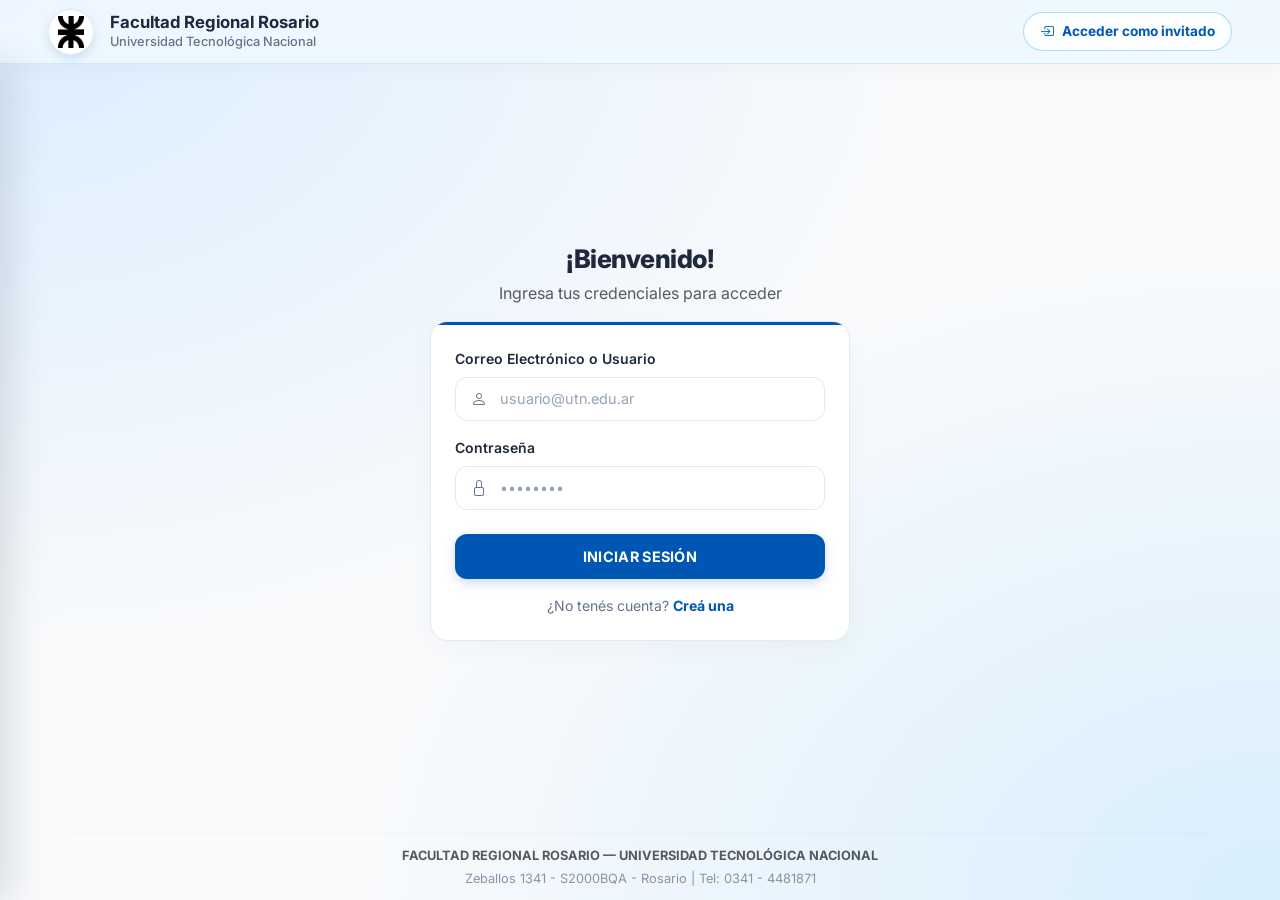
==== frontend/index.html @ 0a34aec0 "agregado de side bar + correcciones" ====
<!DOCTYPE html>
<html lang="es">

<head>
    <meta charset="UTF-8">
    <meta name="viewport" content="width=device-width, initial-scale=1.0">

    <title>Sistema de Gestión de Vacantes - UTN FRRO</title>

    <!-- Bootstrap -->
    <link
        href="https://cdn.jsdelivr.net/npm/bootstrap@5.3.2/dist/css/bootstrap.min.css"
        rel="stylesheet"
    >
    <!-- Bootstrap Icons -->
    <link
        rel="stylesheet"
        href="https://cdn.jsdelivr.net/npm/bootstrap-icons@1.11.1/font/bootstrap-icons.css"
    >
    <!-- Google Fonts (preconnect: la fuente llega antes y la letra no "salta") -->
    <link rel="preconnect" href="https://fonts.googleapis.com">
    <link rel="preconnect" href="https://fonts.gstatic.com" crossorigin>
    <link
        href="https://fonts.googleapis.com/css2?family=Inter:wght@300;400;500;600;700;800&display=swap"
        rel="stylesheet"
    >
    <!-- CSS global -->
    <link rel="stylesheet" href="assets/css/global.css">
</head>

<body>
    <!-- CARGA INICIAL: se ve hasta saber si hay sesión guardada -->
    <div class="app-loader" id="app-loader" role="status" aria-label="Cargando">
        <div class="spinner-border"></div>
    </div>

    <!-- LOGIN (se muestra recién si no hay sesión válida) -->
    <div id="login-view" style="display: none;">
        <app-login></app-login>
    </div>

    <!-- MENU -->
    <div id="menu-view" style="display: none;">
        <app-menu></app-menu>
    </div>

    <!-- LISTADO DE VACANTES -->
    <div id="vacantes-view" style="display: none;"></div>

    <!-- POSTULACIONES -->
    <div id="postulaciones-view" style="display: none;"></div>

    <!-- GESTIÓN DE VACANTES -->
    <div id="gestion-vacantes-view" style="display: none;"></div>

    <!-- ROLES -->
    <div id="roles-view" style="display: none;"></div>

    <!-- USUARIOS -->
    <div id="usuarios-view" style="display: none;"></div>

    <!-- Mi perfil y Preguntas frecuentes son dialogs: los abre el navbar -->

    <!-- MENÚ LATERAL: uno solo para toda la app; lo abre el botón ☰ del navbar -->
    <app-sidebar></app-sidebar>

    <!-- Bootstrap JS -->
    <script
        src="https://cdn.jsdelivr.net/npm/bootstrap@5.3.2/dist/js/bootstrap.bundle.min.js">
    </script>

    <!-- Servicios -->
    <script src="services/estilos.js"></script>
    <script src="services/api.js"></script>
    <script src="services/auth.service.js"></script>

    <!-- Componentes -->
    <script type="module" src="components/navbar/navbar.js"></script>
    <script type="module" src="components/login/login.js"></script>
    <script type="module" src="components/menu/menu.js"></script>
    <script type="module" src="components/footer/footer.js"></script>
    <script type="module" src="components/sidebar/sidebar.js"></script>
    <script type="module" src="components/datepicker/datepicker.js"></script>
    <script type="module" src="components/usuarios/roles/roles.js"></script>
    <script type="module" src="components/usuarios/usuarios/usuarios.js"></script>
    <script type="module" src="components/configuraciones/gestion-vacantes/gestion-vacantes.js"></script>
    <script type="module" src="components/paneles/vacantes/vacantes.js"></script>
    <script type="module" src="components/paneles/postulaciones/postulaciones.js"></script>
    <script type="module" src="components/perfil/perfil.js"></script>
    <script type="module" src="components/faq/faq.js"></script>

    <!-- NAVEGACIÓN ENTRE VISTAS -->
    <script>
        // ==========================================
        // OBTENER RUTA DESDE LA URL
        // ==========================================
        /*
        * Los paneles se construyen una sola vez y arman sus botones
        * según el rol. Al cambiar de usuario (login, logout, modo
        * invitado) hay que descartarlos para que se rearmen.
        */
        function limpiarVistasDinamicas() {
            document
                .querySelectorAll('[id$="-view"]')
                .forEach(vista => {
                    // login-view y menu-view tienen su contenido fijo en el HTML
                    if (
                        vista.id === 'login-view' ||
                        vista.id === 'menu-view'
                    ) {
                        return;
                    }
                    vista.innerHTML = '';
                });
            // Dialogs de la cuenta que hayan quedado abiertos
            document
                .querySelectorAll('app-perfil, app-faq')
                .forEach(dialogo => dialogo.remove());
        }
        function getRouteFromUrl() {
            const hash = window.location.hash;
            const routes = {
                '#/paneles/vacantes':
                    'vacantes',
                '#/paneles/postulaciones':
                    'postulaciones',
                '#/configuraciones/gestion-vacantes':
                    'gestion-vacantes',
                '#/usuarios/roles':
                    'roles',
                '#/usuarios/usuarios':
                    'usuarios'
            };
            return routes[hash] || 'menu';
        }
        // ==========================================
        // NAVEGACIÓN
        // ==========================================
        document.addEventListener(
            'navigate',
            async (event) => {
                let route =
                    event.detail.route;
                // Sin permiso para esa pantalla (por ejemplo, una URL
                // escrita a mano): volver al menú
                if (!AuthService.puedeAcceder(route)) {
                    console.warn(
                        'Sin permiso para la ruta:',
                        route
                    );
                    route = 'menu';
                }
                console.log(
                    'Ruta recibida:',
                    route
                );
                // ==========================================
                // ACTUALIZAR URL
                // ==========================================
                const routes = {
                    menu:
                        '',
                    vacantes:
                        '#/paneles/vacantes',
                    postulaciones:
                        '#/paneles/postulaciones',
                    'gestion-vacantes':
                        '#/configuraciones/gestion-vacantes',
                    roles:
                        '#/usuarios/roles',
                    usuarios:
                        '#/usuarios/usuarios'
                };
                const newHash =
                    routes[route];
                if (
                    newHash !== undefined &&
                    window.location.hash !== newHash
                ) {
                    window.history.pushState(
                        {
                            route: route
                        },
                        '',
                        newHash ||
                        window.location.pathname
                    );
                }
                const loginView =
                    document.getElementById(
                        'login-view'
                    );
                const menuView =
                    document.getElementById(
                        'menu-view'
                    );
                const vacantesView =
                    document.getElementById(
                        'vacantes-view'
                    );
                const postulacionesView =
                    document.getElementById(
                        'postulaciones-view'
                    );
                const gestionVacantesView =
                    document.getElementById(
                        'gestion-vacantes-view'
                    );
                const rolesView =
                    document.getElementById(
                        'roles-view'
                    );
                const usuariosView =
                    document.getElementById(
                        'usuarios-view'
                    );
                // ==========================================
                // OCULTAR TODAS LAS VISTAS
                // ==========================================
                document
                    .querySelectorAll('[id$="-view"]')
                    .forEach(vista => {
                        vista.style.display = 'none';
                    });
                // ==========================================
                // MOSTRAR LA VISTA CORRESPONDIENTE
                // ==========================================
                switch (route) {
                    case 'menu':
                        if (menuView) {
                            menuView.style.display = 'block';
                            const menu = menuView.querySelector('app-menu');
                            if (menu && menu.aplicarPermisos) {
                                menu.aplicarPermisos();
                            }
                        }
                        break;
                    case 'vacantes':
                        if (vacantesView) {
                            if (!vacantesView.querySelector('app-vacantes')) {
                                vacantesView.innerHTML = `
                                    <app-vacantes></app-vacantes>
                                `;
                            }
                            vacantesView.style.display = 'block';
                        }
                        break;
                    case 'postulaciones':
                        if (postulacionesView) {
                            if (!postulacionesView.querySelector('app-postulaciones')) {
                                postulacionesView.innerHTML = `
                                    <app-postulaciones></app-postulaciones>
                                `;
                            }
                            postulacionesView.style.display = 'block';
                        }
                        break;
                    case 'gestion-vacantes':
                        if (gestionVacantesView) {
                            if (!gestionVacantesView.querySelector('app-gestion-vacantes')) {
                                gestionVacantesView.innerHTML = `
                                    <app-gestion-vacantes></app-gestion-vacantes>
                                `;
                            }
                            gestionVacantesView.style.display = 'block';
                        }
                        break;
                    case 'roles':
                        if (rolesView) {
                            if (!rolesView.querySelector('app-roles')) {
                                rolesView.innerHTML = `
                                    <app-roles></app-roles>
                                `;
                            }
                            rolesView.style.display = 'block';
                        }
                        break;
                    case 'usuarios':
                        if (usuariosView) {
                            if (!usuariosView.querySelector('app-usuarios')) {
                                usuariosView.innerHTML = `
                                    <app-usuarios></app-usuarios>
                                `;
                            }
                            usuariosView.style.display = 'block';
                        }
                        break;
                    default:
                        console.warn(
                            'Ruta no implementada:',
                            route
                        );
                }
            }
        );
        // ==========================================
        // BOTÓN ATRÁS / ADELANTE DEL NAVEGADOR
        // ==========================================
        window.addEventListener(
            'popstate',
            () => {
                const route =
                    getRouteFromUrl();
                document.dispatchEvent(
                    new CustomEvent(
                        'navigate',
                        {
                            detail: {
                                route: route
                            }
                        }
                    )
                );
            }
        );
    </script>

    <!-- RESTAURAR SESIÓN -->
    <script>
        document.addEventListener(
            'DOMContentLoaded',
            async () => {
                console.log(
                    'Verificando sesión...'
                );
                const tieneSesion =
                    await AuthService.restoreSession();
                // Recién ahora se sabe qué mostrar: hasta acá solo se
                // vio el indicador de carga (así el login no aparece
                // un instante antes que el menú al recargar).
                document
                    .getElementById('app-loader')
                    .hidden = true;
                if (!tieneSesion) {
                    // Si quedó un hash de una pantalla interna, limpiarlo
                    if (window.location.hash) {
                        window.history.replaceState(
                            {},
                            '',
                            window.location.pathname
                        );
                    }
                    document
                        .getElementById('login-view')
                        .style.display = 'block';
                } else {
                    const route =
                        getRouteFromUrl();
                    console.log(
                        'Sesión válida. Ruta:',
                        route
                    );
                    document.dispatchEvent(
                        new CustomEvent(
                            'navigate',
                            {
                                detail: {
                                    route: route
                                }
                            }
                        )
                    );
                }
            }
        );
        // ==========================================
        // SESIÓN EXPIRADA
        // ==========================================
        document.addEventListener(
            'auth-expired',
            () => {
                console.log(
                    'La sesión ha expirado.'
                );
                // Ocultar todas las vistas
                document
                    .querySelectorAll('[id$="-view"]')
                    .forEach(vista => {
                        vista.style.display = 'none';
                    });
                limpiarVistasDinamicas();
                // Mostrar login
                const loginView =
                    document.getElementById(
                        'login-view'
                    );
                if (loginView) {
                    loginView.style.display = 'block';
                }
                // Volver a la URL principal
                window.history.pushState(
                    {},
                    '',
                    window.location.pathname
                );
            }
        );
        // ==========================================
        // MODO INVITADO
        // Navegación sin cuenta: solo el panel de vacantes,
        // que se sirve sin autenticación.
        // ==========================================
        document.addEventListener(
            'modo-invitado',
            () => {
                AuthService.entrarModoInvitado();
                limpiarVistasDinamicas();
                document.dispatchEvent(
                    new CustomEvent(
                        'navigate',
                        {
                            detail: {
                                route: 'vacantes'
                            }
                        }
                    )
                );
            }
        );
        // ==========================================
        // CREAR CUENTA DESDE EL MODO INVITADO
        // ==========================================
        document.addEventListener(
            'crear-cuenta',
            (event) => {
                // modo: 'registro' (por defecto) o 'login'
                const modo =
                    (event.detail && event.detail.modo) || 'registro';
                // Salir del modo invitado y volver al login
                AuthService.clearSession();
                limpiarVistasDinamicas();
                document
                    .querySelectorAll('[id$="-view"]')
                    .forEach(vista => {
                        vista.style.display = 'none';
                    });
                const loginView =
                    document.getElementById('login-view');
                if (loginView) {
                    loginView.style.display = 'block';
                    const login =
                        loginView.querySelector('app-login');
                    if (login) {
                        if (modo === 'login' && login.mostrarLogin) {
                            login.mostrarLogin();
                        } else if (login.mostrarRegistro) {
                            login.mostrarRegistro();
                        }
                    }
                }
                window.history.pushState(
                    {},
                    '',
                    window.location.pathname
                );
            }
        );
    </script>
</body>
</html>
---- frontend/assets/css/global.css ----
/* =========================================================
   PALETA DE COLORES
   Todos los colores del frontend se definen acá. Los
   componentes los usan siempre como var(--color-...), nunca
   con valores sueltos.
   ========================================================= */

:root {
    /* ---------- Marca ---------- */
    --color-primary: #0056b3;
    --color-primary-hover: #004494;
    --color-primary-active: #003f80;
    --color-primary-soft: #e0f2fe;
    --color-primary-subtle: #f0f9ff;
    --color-accent: #0ea5e9;
    /* ---------- Neutros ---------- */
    --color-white: #ffffff;
    --color-dark: #1e293b;
    --color-gray-700: #334155;
    --color-gray-600: #475569;
    --color-gray-500: #64748b;
    --color-gray-400: #94a3b8;
    --color-gray-300: #cbd5e1;
    --color-gray-200: #e2e8f0;
    --color-gray-100: #f1f5f9;
    --color-gray-50: #f8fafc;
    /* ---------- Estados ---------- */
    --color-success: #16a34a;
    --color-success-soft: #f0fdf4;
    --color-success-muted: #6c9f7d;
    --color-info: #2563eb;
    --color-info-soft: #eff6ff;
    --color-danger: #dc3545;
    --color-danger-hover: #c82333;
    --color-danger-bright: #ef4444;
    --color-danger-soft: #fef2f2;
    --color-danger-border: #fecaca;
    --color-danger-muted: #c97979;
    /* ---------- Acentos (iconos y etiquetas) ---------- */
    --color-orange: #ea580c;
    --color-orange-soft: #fff7ed;
    --color-purple: #9333ea;
    --color-purple-soft: #faf5ff;
    --color-indigo: #4f46e5;
    --color-indigo-soft: #eef2ff;
    --color-teal: #0f766e;
    --color-teal-bright: #0d9488;
    --color-teal-soft: #f0fdfa;
    /* ---------- Transparencias ---------- */
    --color-border-soft: rgba(226, 232, 240, 0.9);
    --color-white-translucent: rgba(255, 255, 255, 0.85);
    --color-white-glass: rgba(255, 255, 255, 0.95);
    --color-navbar-bg: rgba(239, 247, 255, 0.95);
    --color-accent-border: rgba(14, 165, 233, 0.35);
    --color-accent-ring: rgba(14, 165, 233, 0.15);
    --color-primary-shadow: rgba(0, 86, 179, 0.14);
    --color-primary-shadow-strong: rgba(0, 86, 179, 0.2);
    --color-danger-ring: rgba(220, 53, 69, 0.1);
    --color-danger-shadow: rgba(220, 53, 69, 0.18);
    --color-shadow-xs: rgba(0, 0, 0, 0.03);
    --color-shadow-sm: rgba(0, 0, 0, 0.07);
    --color-shadow-md: rgba(0, 0, 0, 0.12);
    --color-shadow-lg: rgba(0, 0, 0, 0.18);
    --color-shadow-dialog: rgba(15, 23, 42, 0.12);
    --color-overlay: rgba(15, 23, 42, 0.32);
    --color-overlay-strong: rgba(15, 23, 42, 0.45);
    /* ---------- Fondo degradado (login / menú) ---------- */
    --color-bg-gradient-1: hsla(210, 100%, 93%, 1);
    --color-bg-gradient-2: hsla(204, 100%, 86%, 0.5);
    /* ---------- Accesibilidad ---------- */
    --color-focus-ring: var(--color-primary);
}

/* Medidas compartidas entre componentes */
:root {
    --alto-navbar: 64px;   /* el menú lateral se abre justo debajo */
}

@media (max-width: 576px) {
    :root {
        --alto-navbar: 60px;
    }
}

/*
* Fondo y tipografía de toda la aplicación. Están acá (y no en el CSS
* de un componente) para que se apliquen desde el primer pintado: si no,
* al recargar la página se ve un instante el fondo blanco.
*/
body {
    min-height: 100vh;
    font-family: 'Inter', sans-serif;
    background-color: var(--color-gray-50);
    background-image:
        radial-gradient(at 0% 0%, var(--color-bg-gradient-1) 0px, transparent 50%),
        radial-gradient(at 100% 100%, var(--color-bg-gradient-2) 0px, transparent 50%);
    background-attachment: fixed;
}

/* Indicadores de foco visibles por teclado para Accesibilidad (WCAG) */
a:focus-visible,
button:focus-visible,
input:focus-visible,
select:focus-visible,
textarea:focus-visible {
    outline: 3px solid var(--color-focus-ring) !important;
    outline-offset: 3px !important;
}

/* Ocultamiento accesible exclusivo para lectores de pantalla (TAW) */
.visually-hidden-sr {
    position: absolute !important;
    width: 1px !important;
    height: 1px !important;
    padding: 0 !important;
    margin: -1px !important;
    overflow: hidden !important;
    clip: rect(0, 0, 0, 0) !important;
    white-space: nowrap !important;
    border: 0 !important;
}

/* =========================================================
   CARGA INICIAL
   Mientras se valida la sesión guardada no se muestra ninguna
   vista, así el login no aparece un instante al recargar.
   ========================================================= */

.app-loader {
    position: fixed;
    inset: 0;
    display: flex;
    align-items: center;
    justify-content: center;
    color: var(--color-primary);
}

.app-loader[hidden] {
    display: none;
}

/* =========================================================
   PANELES
   Estructura común de las pantallas con tablas (vacantes,
   postulaciones, gestión de vacantes, roles y usuarios).
   La pantalla ocupa como mínimo todo el alto de la ventana y
   la tabla principal se estira para llenarlo, así todas miden
   lo mismo sin importar cuántas filas tengan.
   ========================================================= */

app-vacantes,
app-postulaciones,
app-gestion-vacantes,
app-roles,
app-usuarios {
    display: flex;
    flex-direction: column;
    min-height: 100vh;
}

.panel-container {
    flex: 1;
    display: flex;
    flex-direction: column;
    width: 100%;
    padding: 1.5rem 2.5rem;
}

.breadcrumb-bar {
    margin-bottom: 0.75rem;
}

.breadcrumb-path {
    color: var(--color-gray-500);
    font-size: 0.8rem;
    font-weight: 700;
    letter-spacing: 0.5px;
}

.panel-header {
    display: flex;
    align-items: center;
    justify-content: space-between;
    margin-bottom: 0.75rem;
    padding: 0.75rem 1.25rem;
    background: var(--color-gray-200);
    border-radius: 0.5rem;
}

.panel-header h1 {
    margin: 0;
    color: var(--color-dark);
    font-size: 0.95rem;
    font-weight: 700;
}

.header-actions {
    display: flex;
    align-items: center;
    gap: 0.75rem;
}

.btn-icon,
.btn-icon-sm {
    display: inline-flex;
    align-items: center;
    justify-content: center;
    padding: 0;
    background: transparent;
    border: none;
    color: var(--color-dark);
    font-size: 1.1rem;
    cursor: pointer;
    transition:
        transform 0.15s ease,
        color 0.15s ease;
}

.btn-icon:hover,
.btn-icon-sm:hover {
    color: var(--color-primary);
    transform: scale(1.1);
}

/* Tabla principal + columna de tablas laterales (roles, gestión) */
.panel-grid {
    display: grid;
    grid-template-columns: minmax(0, 1fr) 500px;
    gap: 1.25rem;
}

.side-tables-container {
    display: flex;
    flex-direction: column;
    gap: 1.25rem;
}

/*
* Con tablas laterales, la principal mide lo mismo que la suma de
* las dos laterales: el alto de la fila lo definen ellas
* (contain: size hace que la principal no empuje la fila) y la
* principal se estira hasta ese alto.
*/
.panel-grid .panel-main-card {
    contain: size;
}

.panel-grid .panel-main-card .table-responsive {
    overflow-y: auto;
}

/* =========================================================
   TABLAS
   ========================================================= */

.card-table {
    display: flex;
    flex-direction: column;
    overflow: hidden;
    background: var(--color-white);
    border: 1px solid var(--color-border-soft);
    border-radius: 0.75rem;
    box-shadow: 0 4px 12px var(--color-shadow-xs);
}

/* La tarjeta principal crece y el pie queda abajo */
.panel-main-card {
    flex: 1;
    min-width: 0;
}

.panel-main-card .table-responsive {
    flex: 1;
    overflow-x: auto;
}

.custom-table {
    width: 100%;
    border-collapse: collapse;
    font-size: 0.875rem;
}

.custom-table th {
    padding: 0.85rem 1rem;
    background: var(--color-gray-200);
    color: var(--color-dark);
    font-weight: 600;
    text-align: left;
    white-space: nowrap;
}

.custom-table td {
    padding: 0.85rem 1rem;
    border-bottom: 1px solid var(--color-gray-100);
    color: var(--color-dark);
}

.custom-table tbody tr:hover {
    background: var(--color-gray-50);
}

.custom-table.compact th,
.custom-table.compact td {
    padding: 0.6rem 0.75rem;
}

/* Tablas laterales (el alto de cada una lo define su panel) */
.side-header {
    display: flex;
    align-items: center;
    justify-content: space-between;
    padding: 0.75rem 1rem;
    background: var(--color-gray-200);
    font-size: 0.875rem;
    font-weight: 600;
}

.side-title-actions {
    display: flex;
    align-items: center;
    gap: 0.5rem;
}

.side-table-body {
    flex-shrink: 0;
    overflow-y: auto;
}

.side-table-body::-webkit-scrollbar {
    width: 6px;
    height: 6px;
}

.side-table-body::-webkit-scrollbar-track {
    background: var(--color-gray-100);
}

.side-table-body::-webkit-scrollbar-thumb {
    background: var(--color-gray-300);
    border-radius: 10px;
}

.side-table-body::-webkit-scrollbar-thumb:hover {
    background: var(--color-gray-400);
}

/* Estado (vacante o postulación) */
.estado-badge {
    display: inline-flex;
    align-items: center;
    justify-content: center;
    padding: 0.25rem 0.55rem;
    border-radius: 999px;
    font-size: 0.72rem;
    font-weight: 600;
    white-space: nowrap;
}

/* Botones de acción de cada fila */
.action-btn-group {
    display: flex;
    align-items: center;
    justify-content: center;
    gap: 0.65rem;
}

.btn-action {
    padding: 0.25rem;
    background: none;
    border: none;
    font-size: 0.95rem;
    cursor: pointer;
    transition:
        transform 0.15s ease,
        color 0.15s ease;
}

.btn-action:hover:not(:disabled) {
    transform: scale(1.12);
}

.btn-action:disabled {
    color: var(--color-gray-400);
    opacity: 0.4;
    cursor: not-allowed;
}

.btn-action.view {
    color: var(--color-success);
}

.btn-action.edit {
    color: var(--color-info);
}

.btn-action.delete {
    color: var(--color-danger-bright);
}

/* Pie de tabla y paginación */
.table-footer {
    display: flex;
    align-items: center;
    justify-content: space-between;
    gap: 1rem;
    margin-top: auto;
    padding: 0.75rem 1rem;
    color: var(--color-gray-500);
    font-size: 0.8rem;
}

.table-footer.compact {
    padding: 0.6rem 0.75rem;
}

.pagination-buttons {
    display: flex;
    align-items: center;
    gap: 0.5rem;
}

.pagination-buttons [id$="-page-number"] {
    min-width: 65px;
    text-align: center;
}

.pagination-btn {
    display: flex;
    align-items: center;
    justify-content: center;
    width: 28px;
    height: 28px;
    background: var(--color-white);
    border: 1px solid var(--color-gray-300);
    border-radius: 0.35rem;
    color: var(--color-gray-700);
    cursor: pointer;
    transition:
        background-color 0.15s ease,
        color 0.15s ease;
}

.pagination-btn:hover:not(:disabled) {
    background: var(--color-gray-200);
}

.pagination-btn:disabled {
    opacity: 0.4;
    cursor: not-allowed;
}

@media (max-width: 992px) {
    .panel-container {
        padding: 1.25rem;
    }

    .panel-grid {
        grid-template-columns: 1fr;
    }

    /* Una sola columna: la principal vuelve a su alto natural */
    .panel-grid .panel-main-card {
        contain: none;
    }
}

@media (max-width: 576px) {
    .panel-container {
        padding: 1rem;
    }

    .panel-grid {
        gap: 1rem;
    }

    .custom-table {
        font-size: 0.8rem;
    }

    .custom-table th,
    .custom-table td {
        padding: 0.65rem 0.5rem;
    }

    .table-footer {
        flex-wrap: wrap;
    }
}

/* =========================================================
   DIALOG GENÉRICO (Mi perfil, Preguntas frecuentes)
   Mismo estilo que los dialogs de los paneles, pero con
   clases propias para no chocar con .custom-dialog, que cada
   panel redefine en su hoja.
   ========================================================= */

.app-dialog {
    width: min(560px, calc(100% - 32px));
    max-width: 560px;
    max-height: 90vh;
    padding: 0;
    overflow: hidden;
    background: var(--color-white);
    border: 1px solid var(--color-border-soft);
    border-radius: 1.1rem;
    box-shadow: 0 12px 35px var(--color-shadow-dialog);
    color: var(--color-dark);
    animation: appDialogFadeIn 0.18s ease-out;
}

.app-dialog[open] {
    display: flex;
    flex-direction: column;
}

/* Línea superior */
.app-dialog::before {
    content: "";
    display: block;
    flex-shrink: 0;
    width: 100%;
    height: 3px;
    background: var(--color-primary);
}

.app-dialog::backdrop {
    background: var(--color-overlay);
}

.app-dialog-header {
    flex-shrink: 0;
    display: flex;
    align-items: center;
    justify-content: space-between;
    gap: 1rem;
    padding: 16px 20px;
    background: var(--color-gray-100);
    border-bottom: 1px solid var(--color-gray-200);
}

.app-dialog-header h2 {
    margin: 0;
    color: var(--color-dark);
    font-size: 1.05rem;
    font-weight: 700;
    letter-spacing: -0.2px;
}

.app-dialog-close {
    width: 32px;
    height: 32px;
    flex-shrink: 0;
    display: inline-flex;
    align-items: center;
    justify-content: center;
    padding: 0;
    background: transparent;
    border: none;
    border-radius: 0.5rem;
    color: var(--color-gray-500);
    font-size: 1.1rem;
    cursor: pointer;
    transition:
        background-color 0.2s ease,
        color 0.2s ease;
}

.app-dialog-close:hover {
    background: var(--color-gray-200);
    color: var(--color-dark);
}

.app-dialog-body {
    flex: 1;
    min-height: 0;
    padding: 1.5rem 20px;
    overflow-y: auto;
    color: var(--color-gray-700);
    font-size: 0.9rem;
    line-height: 1.6;
}

.app-dialog-actions {
    flex-shrink: 0;
    display: flex;
    align-items: center;
    justify-content: flex-end;
    gap: 10px;
    padding: 16px 20px;
    background: var(--color-white);
    border-top: 1px solid var(--color-gray-100);
}

.app-dialog-actions[hidden] {
    display: none;
}

/* Empuja lo que sigue hacia la derecha */
.app-dialog-actions .app-dialog-spacer {
    flex: 1;
}

.app-dialog-error {
    margin: 0;
    color: var(--color-danger);
    font-size: 0.82rem;
}

.app-dialog-error[hidden] {
    display: none;
}

@keyframes appDialogFadeIn {
    from {
        opacity: 0;
        transform: translateY(8px) scale(0.98);
    }
    to {
        opacity: 1;
        transform: translateY(0) scale(1);
    }
}

/* =========================================================
   BOTONES DE DIALOG
   ========================================================= */

.app-btn {
    display: inline-flex;
    align-items: center;
    justify-content: center;
    gap: 0.45rem;
    padding: 0.65rem 1.15rem;
    border-radius: 0.7rem;
    font-size: 0.85rem;
    font-weight: 700;
    cursor: pointer;
    transition:
        background-color 0.2s ease,
        border-color 0.2s ease,
        box-shadow 0.2s ease,
        transform 0.2s ease;
}

.app-btn:disabled {
    opacity: 0.6;
    cursor: not-allowed;
}

.app-btn-primary {
    background: var(--color-primary);
    border: none;
    color: var(--color-white);
    box-shadow: 0 3px 8px var(--color-primary-shadow);
}

.app-btn-primary:hover:not(:disabled) {
    background: var(--color-primary-hover);
    box-shadow: 0 5px 12px var(--color-primary-shadow-strong);
    transform: translateY(-1px);
}

.app-btn-secondary {
    background: var(--color-gray-50);
    border: 1px solid var(--color-gray-200);
    color: var(--color-gray-600);
    font-weight: 600;
}

.app-btn-secondary:hover:not(:disabled) {
    background: var(--color-gray-100);
    border-color: var(--color-gray-300);
}

.app-btn-danger {
    background: var(--color-danger);
    border: none;
    color: var(--color-white);
}

.app-btn-danger:hover:not(:disabled) {
    background: var(--color-danger-hover);
    box-shadow: 0 4px 10px var(--color-danger-shadow);
    transform: translateY(-1px);
}

.app-btn-danger-outline {
    background: var(--color-white);
    border: 1px solid var(--color-danger-border);
    color: var(--color-danger);
}

.app-btn-danger-outline:hover:not(:disabled) {
    background: var(--color-danger-soft);
    border-color: var(--color-danger);
    transform: translateY(-1px);
}

@media (max-width: 576px) {
    .app-dialog-actions {
        flex-wrap: wrap;
    }

    .app-dialog-actions .app-btn {
        flex: 1;
    }

    .app-dialog-actions .app-dialog-spacer {
        display: none;
    }
}
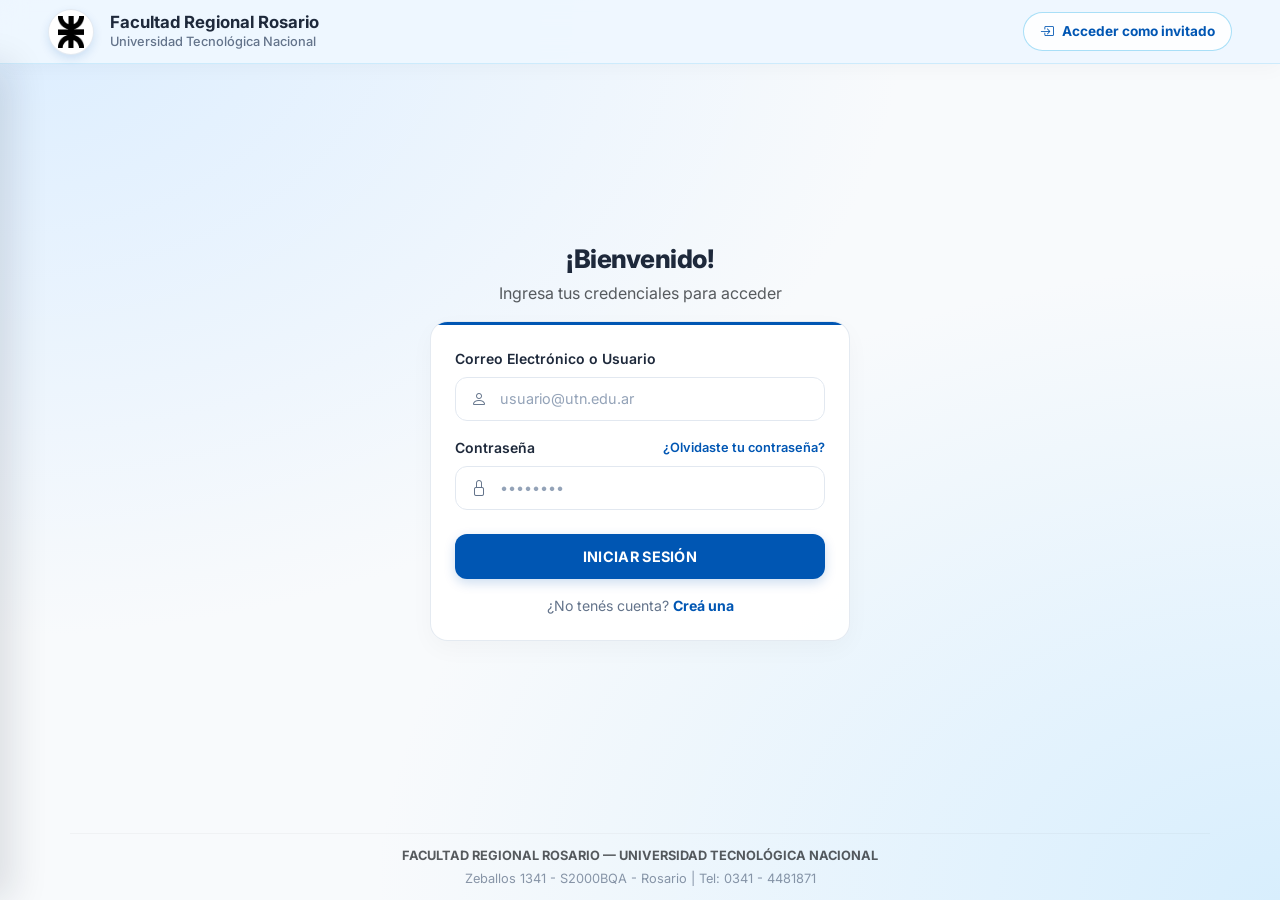
==== commit 3679200f: "correcciones en el envio de email" ====
--- a/frontend/index.html
+++ b/frontend/index.html
@@ -70,6 +70,7 @@
     </script>
 
     <!-- Servicios -->
+    <script src="services/config.js"></script>
     <script src="services/estilos.js"></script>
     <script src="services/api.js"></script>
     <script src="services/auth.service.js"></script>
@@ -95,9 +96,9 @@
         // OBTENER RUTA DESDE LA URL
         // ==========================================
         /*
-        * Los paneles se construyen una sola vez y arman sus botones
-        * según el rol. Al cambiar de usuario (login, logout, modo
-        * invitado) hay que descartarlos para que se rearmen.
+        * Los paneles arman sus botones según el rol. Al cambiar de
+        * usuario (login, logout, modo invitado) se vacían sus vistas
+        * para que no quede nada del usuario anterior.
         */
         function limpiarVistasDinamicas() {
             document
@@ -117,6 +118,34 @@
                 .querySelectorAll('app-perfil, app-faq')
                 .forEach(dialogo => dialogo.remove());
         }
+        /*
+        * El login y el menú quedan siempre en el DOM, y el HTML no admite
+        * más de un <main> visible: el <main> de cada vista oculta lleva
+        * "hidden". Se vuelve a calcular ante cualquier cambio de vista.
+        */
+        function sincronizarMain() {
+            document
+                .querySelectorAll('[id$="-view"]')
+                .forEach(vista => {
+                    const oculta = vista.style.display === 'none';
+                    vista
+                        .querySelectorAll('main')
+                        .forEach(main => {
+                            if (main.hidden !== oculta) {
+                                main.hidden = oculta;
+                            }
+                        });
+                });
+        }
+        new MutationObserver(sincronizarMain).observe(
+            document.body,
+            {
+                subtree: true,
+                childList: true,
+                attributes: true,
+                attributeFilter: ['style']
+            }
+        );
         function getRouteFromUrl() {
             const hash = window.location.hash;
             const routes = {
@@ -150,10 +179,6 @@
                     );
                     route = 'menu';
                 }
-                console.log(
-                    'Ruta recibida:',
-                    route
-                );
                 // ==========================================
                 // ACTUALIZAR URL
                 // ==========================================
@@ -225,6 +250,9 @@
                 // ==========================================
                 // MOSTRAR LA VISTA CORRESPONDIENTE
                 // ==========================================
+                // Los paneles se crean de nuevo en cada entrada: así vuelven a
+                // pedir los datos a la API y reflejan los cambios hechos en
+                // otras pantallas (sin tener que apretar F5).
                 switch (route) {
                     case 'menu':
                         if (menuView) {
@@ -237,51 +265,31 @@
                         break;
                     case 'vacantes':
                         if (vacantesView) {
-                            if (!vacantesView.querySelector('app-vacantes')) {
-                                vacantesView.innerHTML = `
-                                    <app-vacantes></app-vacantes>
-                                `;
-                            }
+                            vacantesView.innerHTML = `<app-vacantes></app-vacantes>`;
                             vacantesView.style.display = 'block';
                         }
                         break;
                     case 'postulaciones':
                         if (postulacionesView) {
-                            if (!postulacionesView.querySelector('app-postulaciones')) {
-                                postulacionesView.innerHTML = `
-                                    <app-postulaciones></app-postulaciones>
-                                `;
-                            }
+                            postulacionesView.innerHTML = `<app-postulaciones></app-postulaciones>`;
                             postulacionesView.style.display = 'block';
                         }
                         break;
                     case 'gestion-vacantes':
                         if (gestionVacantesView) {
-                            if (!gestionVacantesView.querySelector('app-gestion-vacantes')) {
-                                gestionVacantesView.innerHTML = `
-                                    <app-gestion-vacantes></app-gestion-vacantes>
-                                `;
-                            }
+                            gestionVacantesView.innerHTML = `<app-gestion-vacantes></app-gestion-vacantes>`;
                             gestionVacantesView.style.display = 'block';
                         }
                         break;
                     case 'roles':
                         if (rolesView) {
-                            if (!rolesView.querySelector('app-roles')) {
-                                rolesView.innerHTML = `
-                                    <app-roles></app-roles>
-                                `;
-                            }
+                            rolesView.innerHTML = `<app-roles></app-roles>`;
                             rolesView.style.display = 'block';
                         }
                         break;
                     case 'usuarios':
                         if (usuariosView) {
-                            if (!usuariosView.querySelector('app-usuarios')) {
-                                usuariosView.innerHTML = `
-                                    <app-usuarios></app-usuarios>
-                                `;
-                            }
+                            usuariosView.innerHTML = `<app-usuarios></app-usuarios>`;
                             usuariosView.style.display = 'block';
                         }
                         break;
@@ -320,9 +328,28 @@
         document.addEventListener(
             'DOMContentLoaded',
             async () => {
-                console.log(
-                    'Verificando sesión...'
-                );
+                // LINK DEL CORREO DE RECUPERACIÓN (?restablecer=TOKEN):
+                // se abre el formulario de nueva contraseña del login
+                const tokenRestablecer =
+                    new URLSearchParams(window.location.search).get('restablecer');
+                if (tokenRestablecer) {
+                    // El token no queda en la barra de direcciones ni en el historial
+                    window.history.replaceState(
+                        {},
+                        '',
+                        window.location.pathname
+                    );
+                    document
+                        .getElementById('app-loader')
+                        .hidden = true;
+                    document
+                        .getElementById('login-view')
+                        .style.display = 'block';
+                    document
+                        .querySelector('app-login')
+                        .abrirRestablecer(tokenRestablecer);
+                    return;
+                }
                 const tieneSesion =
                     await AuthService.restoreSession();
                 // Recién ahora se sabe qué mostrar: hasta acá solo se
@@ -346,10 +373,6 @@
                 } else {
                     const route =
                         getRouteFromUrl();
-                    console.log(
-                        'Sesión válida. Ruta:',
-                        route
-                    );
                     document.dispatchEvent(
                         new CustomEvent(
                             'navigate',
@@ -369,9 +392,6 @@
         document.addEventListener(
             'auth-expired',
             () => {
-                console.log(
-                    'La sesión ha expirado.'
-                );
                 // Ocultar todas las vistas
                 document
                     .querySelectorAll('[id$="-view"]')
--- a/frontend/assets/css/global.css
+++ b/frontend/assets/css/global.css
@@ -115,7 +115,7 @@
     padding: 0 !important;
     margin: -1px !important;
     overflow: hidden !important;
-    clip: rect(0, 0, 0, 0) !important;
+    clip-path: inset(50%) !important;
     white-space: nowrap !important;
     border: 0 !important;
 }
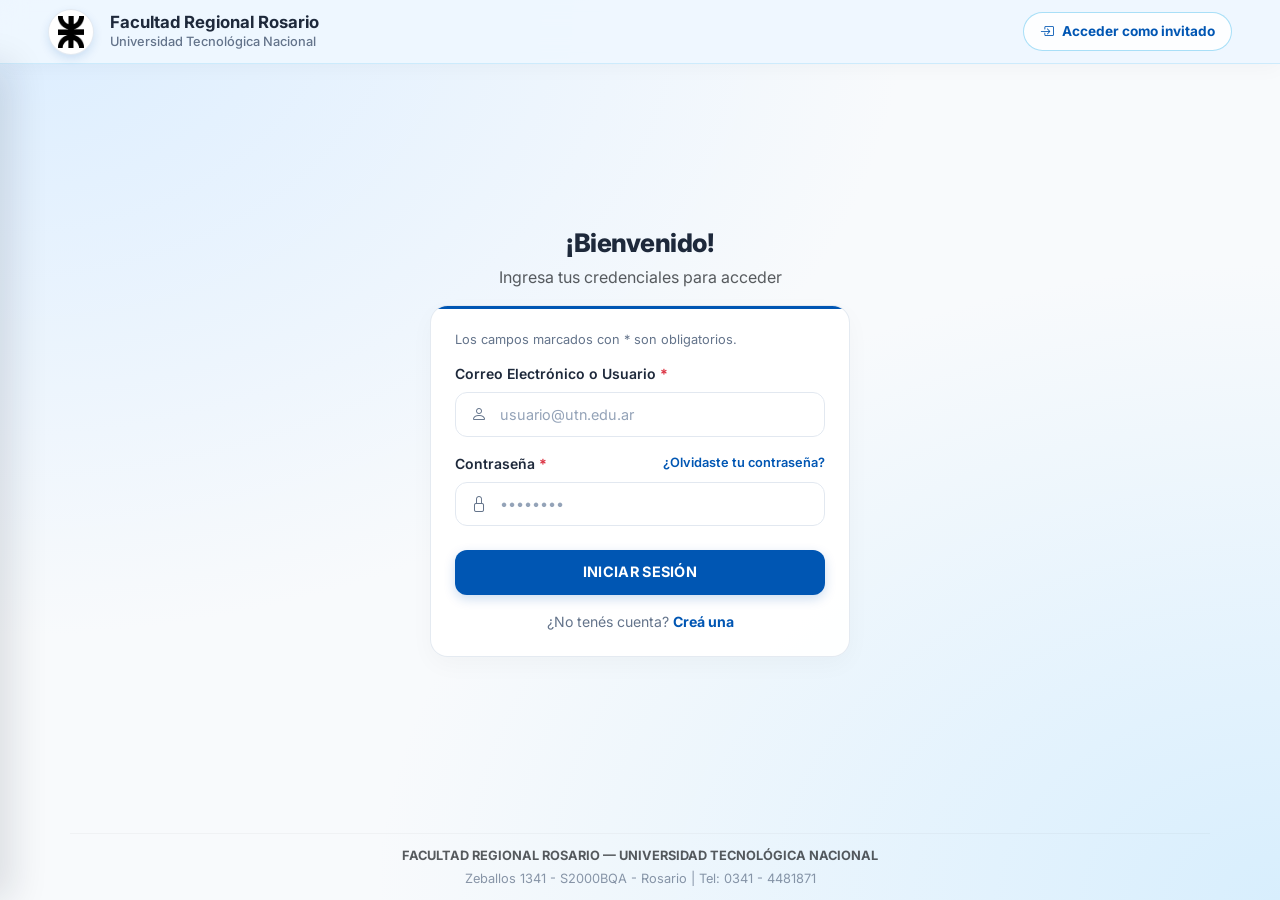
==== commit d2f095f8: "agrego campos obligatorios y pagina 404" ====
--- a/frontend/index.html
+++ b/frontend/index.html
@@ -59,6 +59,9 @@
     <!-- USUARIOS -->
     <div id="usuarios-view" style="display: none;"></div>
 
+    <!-- PÁGINA NO ENCONTRADA (404) -->
+    <div id="no-encontrada-view" style="display: none;"></div>
+
     <!-- Mi perfil y Preguntas frecuentes son dialogs: los abre el navbar -->
 
     <!-- MENÚ LATERAL: uno solo para toda la app; lo abre el botón ☰ del navbar -->
@@ -89,6 +92,7 @@
     <script type="module" src="components/paneles/postulaciones/postulaciones.js"></script>
     <script type="module" src="components/perfil/perfil.js"></script>
     <script type="module" src="components/faq/faq.js"></script>
+    <script type="module" src="components/no-encontrada/no-encontrada.js"></script>
 
     <!-- NAVEGACIÓN ENTRE VISTAS -->
     <script>
@@ -160,7 +164,11 @@
                 '#/usuarios/usuarios':
                     'usuarios'
             };
-            return routes[hash] || 'menu';
+            // Sin ruta: menú principal. Ruta que no existe: página 404
+            if (!hash || hash === '#' || hash === '#/') {
+                return 'menu';
+            }
+            return routes[hash] || 'no-encontrada';
         }
         // ==========================================
         // NAVEGACIÓN
@@ -293,6 +301,14 @@
                             usuariosView.style.display = 'block';
                         }
                         break;
+                    case 'no-encontrada': {
+                        // La URL queda como estaba, para que se vea qué dirección falló
+                        const noEncontradaView =
+                            document.getElementById('no-encontrada-view');
+                        noEncontradaView.innerHTML = `<app-no-encontrada></app-no-encontrada>`;
+                        noEncontradaView.style.display = 'block';
+                        break;
+                    }
                     default:
                         console.warn(
                             'Ruta no implementada:',
@@ -422,8 +438,9 @@
         // ==========================================
         document.addEventListener(
             'modo-invitado',
-            () => {
-                AuthService.entrarModoInvitado();
+            async () => {
+                // Trae los permisos del rol `inv` antes de mostrar el panel
+                await AuthService.entrarModoInvitado();
                 limpiarVistasDinamicas();
                 document.dispatchEvent(
                     new CustomEvent(
--- a/frontend/assets/css/global.css
+++ b/frontend/assets/css/global.css
@@ -107,6 +107,30 @@
     outline-offset: 3px !important;
 }
 
+/*
+* Campos obligatorios: la etiqueta de todo campo con "required" lleva un
+* asterisco rojo, y el formulario arranca con la leyenda que lo explica.
+* Así se marcan antes de completar el formulario en todas las pantallas,
+* sin repetir el asterisco a mano en cada etiqueta.
+*/
+.form-group:has(:is(input, select, textarea)[required]) label::after {
+    content: " *";
+    color: var(--color-danger);
+    font-weight: 700;
+}
+
+form:has(:is(input, select, textarea)[required])::before {
+    content: "Los campos marcados con * son obligatorios.";
+    display: block;
+    color: var(--color-gray-500);
+    font-size: 0.8rem;
+}
+
+/* Los diálogos son flex en columna y ya los separa el gap; el login no */
+.login-card form::before {
+    margin-bottom: 0.75rem;
+}
+
 /* Ocultamiento accesible exclusivo para lectores de pantalla (TAW) */
 .visually-hidden-sr {
     position: absolute !important;
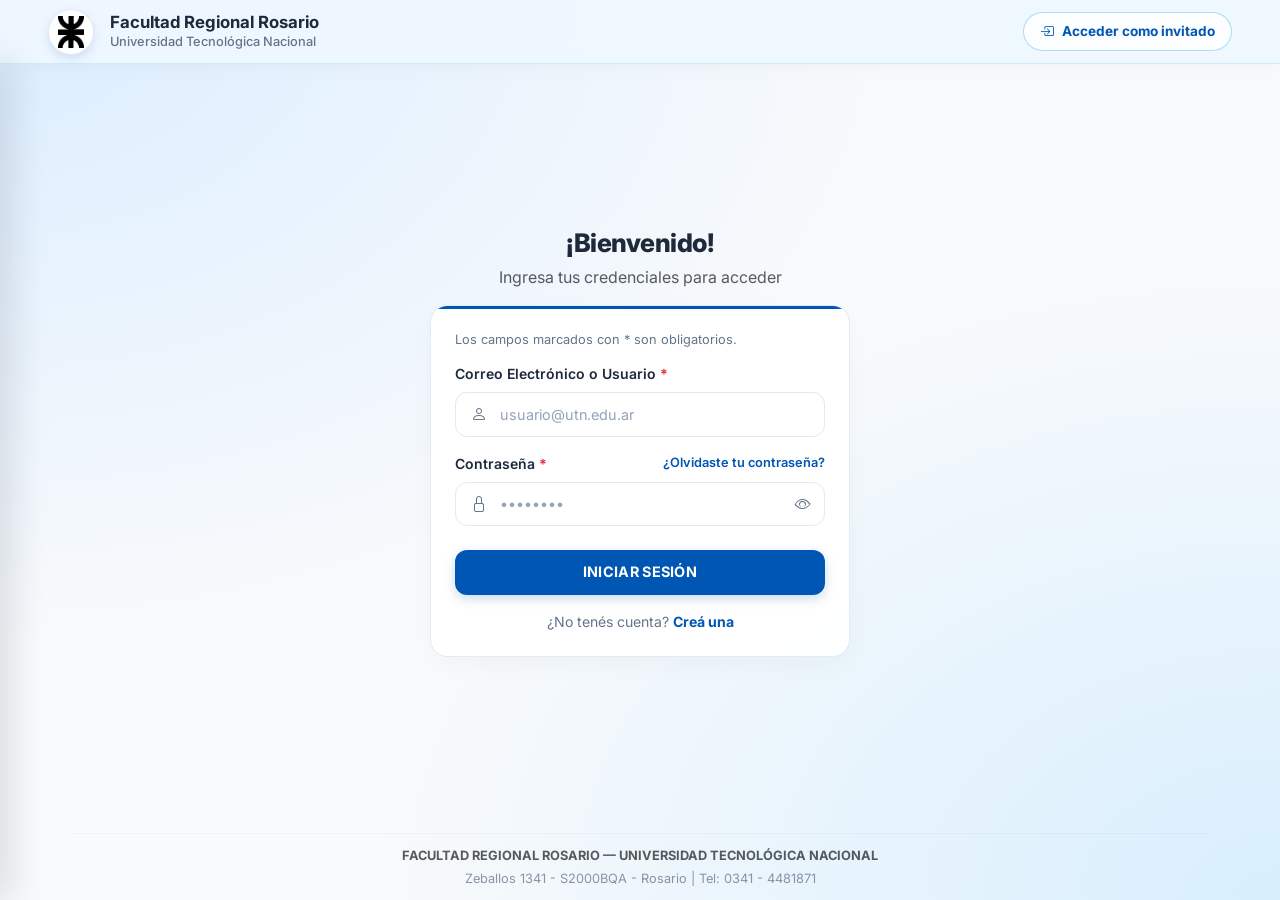
==== commit 50d83d25: "agregado de ojo a contraseñas + correcciones de formato" ====
--- a/frontend/index.html
+++ b/frontend/index.html
@@ -77,6 +77,7 @@
     <script src="services/estilos.js"></script>
     <script src="services/api.js"></script>
     <script src="services/auth.service.js"></script>
+    <script src="services/validaciones.js"></script>
 
     <!-- Componentes -->
     <script type="module" src="components/navbar/navbar.js"></script>
@@ -94,404 +95,7 @@
     <script type="module" src="components/faq/faq.js"></script>
     <script type="module" src="components/no-encontrada/no-encontrada.js"></script>
 
-    <!-- NAVEGACIÓN ENTRE VISTAS -->
-    <script>
-        // ==========================================
-        // OBTENER RUTA DESDE LA URL
-        // ==========================================
-        /*
-        * Los paneles arman sus botones según el rol. Al cambiar de
-        * usuario (login, logout, modo invitado) se vacían sus vistas
-        * para que no quede nada del usuario anterior.
-        */
-        function limpiarVistasDinamicas() {
-            document
-                .querySelectorAll('[id$="-view"]')
-                .forEach(vista => {
-                    // login-view y menu-view tienen su contenido fijo en el HTML
-                    if (
-                        vista.id === 'login-view' ||
-                        vista.id === 'menu-view'
-                    ) {
-                        return;
-                    }
-                    vista.innerHTML = '';
-                });
-            // Dialogs de la cuenta que hayan quedado abiertos
-            document
-                .querySelectorAll('app-perfil, app-faq')
-                .forEach(dialogo => dialogo.remove());
-        }
-        /*
-        * El login y el menú quedan siempre en el DOM, y el HTML no admite
-        * más de un <main> visible: el <main> de cada vista oculta lleva
-        * "hidden". Se vuelve a calcular ante cualquier cambio de vista.
-        */
-        function sincronizarMain() {
-            document
-                .querySelectorAll('[id$="-view"]')
-                .forEach(vista => {
-                    const oculta = vista.style.display === 'none';
-                    vista
-                        .querySelectorAll('main')
-                        .forEach(main => {
-                            if (main.hidden !== oculta) {
-                                main.hidden = oculta;
-                            }
-                        });
-                });
-        }
-        new MutationObserver(sincronizarMain).observe(
-            document.body,
-            {
-                subtree: true,
-                childList: true,
-                attributes: true,
-                attributeFilter: ['style']
-            }
-        );
-        function getRouteFromUrl() {
-            const hash = window.location.hash;
-            const routes = {
-                '#/paneles/vacantes':
-                    'vacantes',
-                '#/paneles/postulaciones':
-                    'postulaciones',
-                '#/configuraciones/gestion-vacantes':
-                    'gestion-vacantes',
-                '#/usuarios/roles':
-                    'roles',
-                '#/usuarios/usuarios':
-                    'usuarios'
-            };
-            // Sin ruta: menú principal. Ruta que no existe: página 404
-            if (!hash || hash === '#' || hash === '#/') {
-                return 'menu';
-            }
-            return routes[hash] || 'no-encontrada';
-        }
-        // ==========================================
-        // NAVEGACIÓN
-        // ==========================================
-        document.addEventListener(
-            'navigate',
-            async (event) => {
-                let route =
-                    event.detail.route;
-                // Sin permiso para esa pantalla (por ejemplo, una URL
-                // escrita a mano): volver al menú
-                if (!AuthService.puedeAcceder(route)) {
-                    console.warn(
-                        'Sin permiso para la ruta:',
-                        route
-                    );
-                    route = 'menu';
-                }
-                // ==========================================
-                // ACTUALIZAR URL
-                // ==========================================
-                const routes = {
-                    menu:
-                        '',
-                    vacantes:
-                        '#/paneles/vacantes',
-                    postulaciones:
-                        '#/paneles/postulaciones',
-                    'gestion-vacantes':
-                        '#/configuraciones/gestion-vacantes',
-                    roles:
-                        '#/usuarios/roles',
-                    usuarios:
-                        '#/usuarios/usuarios'
-                };
-                const newHash =
-                    routes[route];
-                if (
-                    newHash !== undefined &&
-                    window.location.hash !== newHash
-                ) {
-                    window.history.pushState(
-                        {
-                            route: route
-                        },
-                        '',
-                        newHash ||
-                        window.location.pathname
-                    );
-                }
-                const loginView =
-                    document.getElementById(
-                        'login-view'
-                    );
-                const menuView =
-                    document.getElementById(
-                        'menu-view'
-                    );
-                const vacantesView =
-                    document.getElementById(
-                        'vacantes-view'
-                    );
-                const postulacionesView =
-                    document.getElementById(
-                        'postulaciones-view'
-                    );
-                const gestionVacantesView =
-                    document.getElementById(
-                        'gestion-vacantes-view'
-                    );
-                const rolesView =
-                    document.getElementById(
-                        'roles-view'
-                    );
-                const usuariosView =
-                    document.getElementById(
-                        'usuarios-view'
-                    );
-                // ==========================================
-                // OCULTAR TODAS LAS VISTAS
-                // ==========================================
-                document
-                    .querySelectorAll('[id$="-view"]')
-                    .forEach(vista => {
-                        vista.style.display = 'none';
-                    });
-                // ==========================================
-                // MOSTRAR LA VISTA CORRESPONDIENTE
-                // ==========================================
-                // Los paneles se crean de nuevo en cada entrada: así vuelven a
-                // pedir los datos a la API y reflejan los cambios hechos en
-                // otras pantallas (sin tener que apretar F5).
-                switch (route) {
-                    case 'menu':
-                        if (menuView) {
-                            menuView.style.display = 'block';
-                            const menu = menuView.querySelector('app-menu');
-                            if (menu && menu.aplicarPermisos) {
-                                menu.aplicarPermisos();
-                            }
-                        }
-                        break;
-                    case 'vacantes':
-                        if (vacantesView) {
-                            vacantesView.innerHTML = `<app-vacantes></app-vacantes>`;
-                            vacantesView.style.display = 'block';
-                        }
-                        break;
-                    case 'postulaciones':
-                        if (postulacionesView) {
-                            postulacionesView.innerHTML = `<app-postulaciones></app-postulaciones>`;
-                            postulacionesView.style.display = 'block';
-                        }
-                        break;
-                    case 'gestion-vacantes':
-                        if (gestionVacantesView) {
-                            gestionVacantesView.innerHTML = `<app-gestion-vacantes></app-gestion-vacantes>`;
-                            gestionVacantesView.style.display = 'block';
-                        }
-                        break;
-                    case 'roles':
-                        if (rolesView) {
-                            rolesView.innerHTML = `<app-roles></app-roles>`;
-                            rolesView.style.display = 'block';
-                        }
-                        break;
-                    case 'usuarios':
-                        if (usuariosView) {
-                            usuariosView.innerHTML = `<app-usuarios></app-usuarios>`;
-                            usuariosView.style.display = 'block';
-                        }
-                        break;
-                    case 'no-encontrada': {
-                        // La URL queda como estaba, para que se vea qué dirección falló
-                        const noEncontradaView =
-                            document.getElementById('no-encontrada-view');
-                        noEncontradaView.innerHTML = `<app-no-encontrada></app-no-encontrada>`;
-                        noEncontradaView.style.display = 'block';
-                        break;
-                    }
-                    default:
-                        console.warn(
-                            'Ruta no implementada:',
-                            route
-                        );
-                }
-            }
-        );
-        // ==========================================
-        // BOTÓN ATRÁS / ADELANTE DEL NAVEGADOR
-        // ==========================================
-        window.addEventListener(
-            'popstate',
-            () => {
-                const route =
-                    getRouteFromUrl();
-                document.dispatchEvent(
-                    new CustomEvent(
-                        'navigate',
-                        {
-                            detail: {
-                                route: route
-                            }
-                        }
-                    )
-                );
-            }
-        );
-    </script>
-
-    <!-- RESTAURAR SESIÓN -->
-    <script>
-        document.addEventListener(
-            'DOMContentLoaded',
-            async () => {
-                // LINK DEL CORREO DE RECUPERACIÓN (?restablecer=TOKEN):
-                // se abre el formulario de nueva contraseña del login
-                const tokenRestablecer =
-                    new URLSearchParams(window.location.search).get('restablecer');
-                if (tokenRestablecer) {
-                    // El token no queda en la barra de direcciones ni en el historial
-                    window.history.replaceState(
-                        {},
-                        '',
-                        window.location.pathname
-                    );
-                    document
-                        .getElementById('app-loader')
-                        .hidden = true;
-                    document
-                        .getElementById('login-view')
-                        .style.display = 'block';
-                    document
-                        .querySelector('app-login')
-                        .abrirRestablecer(tokenRestablecer);
-                    return;
-                }
-                const tieneSesion =
-                    await AuthService.restoreSession();
-                // Recién ahora se sabe qué mostrar: hasta acá solo se
-                // vio el indicador de carga (así el login no aparece
-                // un instante antes que el menú al recargar).
-                document
-                    .getElementById('app-loader')
-                    .hidden = true;
-                if (!tieneSesion) {
-                    // Si quedó un hash de una pantalla interna, limpiarlo
-                    if (window.location.hash) {
-                        window.history.replaceState(
-                            {},
-                            '',
-                            window.location.pathname
-                        );
-                    }
-                    document
-                        .getElementById('login-view')
-                        .style.display = 'block';
-                } else {
-                    const route =
-                        getRouteFromUrl();
-                    document.dispatchEvent(
-                        new CustomEvent(
-                            'navigate',
-                            {
-                                detail: {
-                                    route: route
-                                }
-                            }
-                        )
-                    );
-                }
-            }
-        );
-        // ==========================================
-        // SESIÓN EXPIRADA
-        // ==========================================
-        document.addEventListener(
-            'auth-expired',
-            () => {
-                // Ocultar todas las vistas
-                document
-                    .querySelectorAll('[id$="-view"]')
-                    .forEach(vista => {
-                        vista.style.display = 'none';
-                    });
-                limpiarVistasDinamicas();
-                // Mostrar login
-                const loginView =
-                    document.getElementById(
-                        'login-view'
-                    );
-                if (loginView) {
-                    loginView.style.display = 'block';
-                }
-                // Volver a la URL principal
-                window.history.pushState(
-                    {},
-                    '',
-                    window.location.pathname
-                );
-            }
-        );
-        // ==========================================
-        // MODO INVITADO
-        // Navegación sin cuenta: solo el panel de vacantes,
-        // que se sirve sin autenticación.
-        // ==========================================
-        document.addEventListener(
-            'modo-invitado',
-            async () => {
-                // Trae los permisos del rol `inv` antes de mostrar el panel
-                await AuthService.entrarModoInvitado();
-                limpiarVistasDinamicas();
-                document.dispatchEvent(
-                    new CustomEvent(
-                        'navigate',
-                        {
-                            detail: {
-                                route: 'vacantes'
-                            }
-                        }
-                    )
-                );
-            }
-        );
-        // ==========================================
-        // CREAR CUENTA DESDE EL MODO INVITADO
-        // ==========================================
-        document.addEventListener(
-            'crear-cuenta',
-            (event) => {
-                // modo: 'registro' (por defecto) o 'login'
-                const modo =
-                    (event.detail && event.detail.modo) || 'registro';
-                // Salir del modo invitado y volver al login
-                AuthService.clearSession();
-                limpiarVistasDinamicas();
-                document
-                    .querySelectorAll('[id$="-view"]')
-                    .forEach(vista => {
-                        vista.style.display = 'none';
-                    });
-                const loginView =
-                    document.getElementById('login-view');
-                if (loginView) {
-                    loginView.style.display = 'block';
-                    const login =
-                        loginView.querySelector('app-login');
-                    if (login) {
-                        if (modo === 'login' && login.mostrarLogin) {
-                            login.mostrarLogin();
-                        } else if (login.mostrarRegistro) {
-                            login.mostrarRegistro();
-                        }
-                    }
-                }
-                window.history.pushState(
-                    {},
-                    '',
-                    window.location.pathname
-                );
-            }
-        );
-    </script>
+    <!-- Navegación entre vistas y restauración de la sesión -->
+    <script src="services/navegacion.js"></script>
 </body>
 </html>
--- a/frontend/assets/css/global.css
+++ b/frontend/assets/css/global.css
@@ -131,6 +131,36 @@
     margin-bottom: 0.75rem;
 }
 
+/*
+* Atajo "Saltar al contenido principal" (navbar): fuera de la pantalla
+* hasta que recibe el foco con Tab; ahí aparece arriba a la izquierda.
+*/
+.saltar-contenido {
+    position: absolute;
+    top: 0.5rem;
+    left: 0.5rem;
+    z-index: 2000;
+    padding: 0.5rem 1rem;
+    border-radius: 0.5rem;
+    background: var(--color-primary);
+    color: var(--color-white);
+    font-size: 0.9rem;
+    font-weight: 700;
+    text-decoration: none;
+    transform: translateY(-200%);
+}
+
+.saltar-contenido:focus {
+    color: var(--color-white);
+    transform: translateY(0);
+}
+
+/* El contenido recibe el foco por código: sin anillo de foco propio */
+main[tabindex="-1"]:focus,
+.panel-container[tabindex="-1"]:focus {
+    outline: none;
+}
+
 /* Ocultamiento accesible exclusivo para lectores de pantalla (TAW) */
 .visually-hidden-sr {
     position: absolute !important;
@@ -733,3 +763,42 @@
         display: none;
     }
 }
+
+/* =========================================================
+   CAMPO DE CONTRASEÑA CON "OJO"
+   Lo arma agregarOjosContrasena() (services/validaciones.js):
+   el botón queda dentro del campo, a la derecha.
+   ========================================================= */
+.campo-contrasena {
+    position: relative;
+}
+
+.campo-contrasena > input {
+    padding-right: 2.75rem !important;
+    /* Sin el ícono de error de Bootstrap: ocuparía el lugar del ojo */
+    background-image: none !important;
+}
+
+.btn-ver-contrasena {
+    position: absolute;
+    top: 50%;
+    right: 0.5rem;
+    transform: translateY(-50%);
+    z-index: 11;
+    display: flex;
+    align-items: center;
+    padding: 0.25rem 0.4rem;
+    border: 0;
+    border-radius: 0.375rem;
+    background: transparent;
+    color: var(--color-gray-500);
+    font-size: 1rem;
+    line-height: 1;
+    cursor: pointer;
+}
+
+.btn-ver-contrasena:hover,
+.btn-ver-contrasena:focus-visible {
+    color: var(--color-accent);
+}
+
